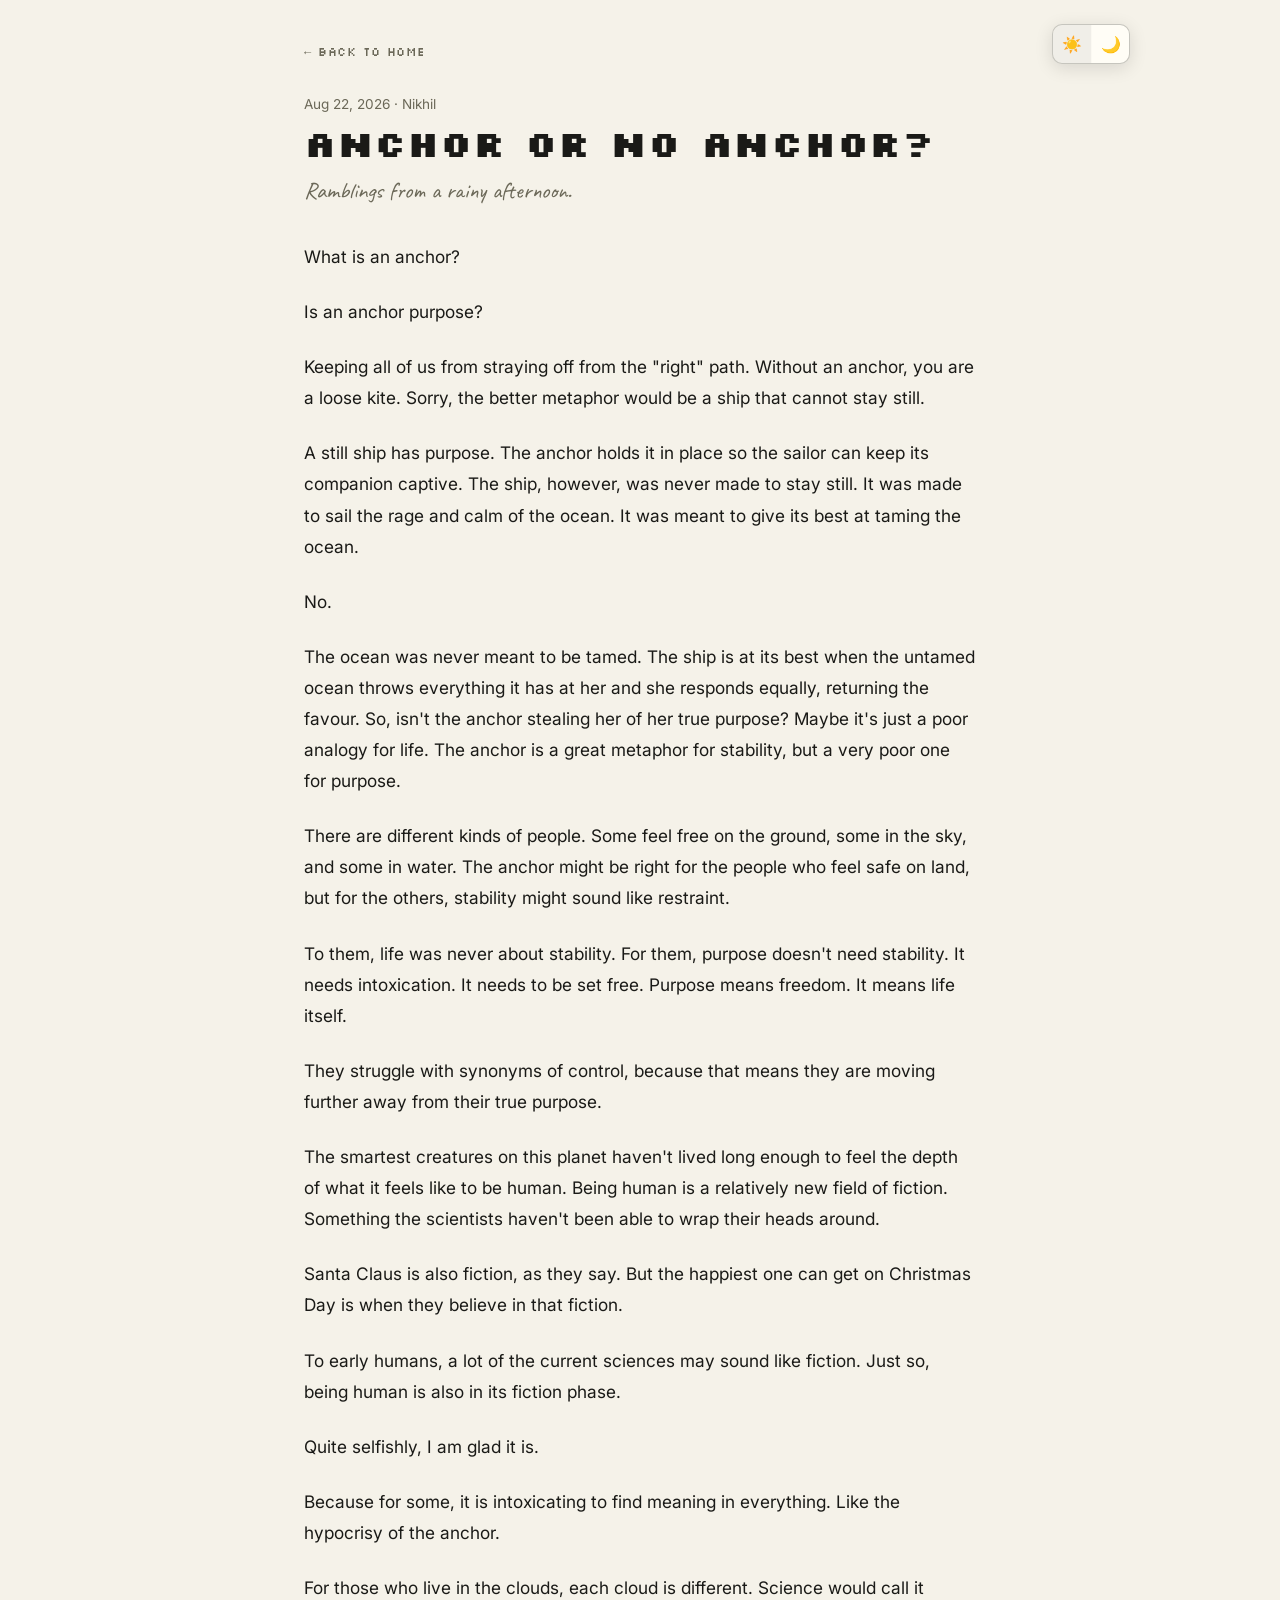
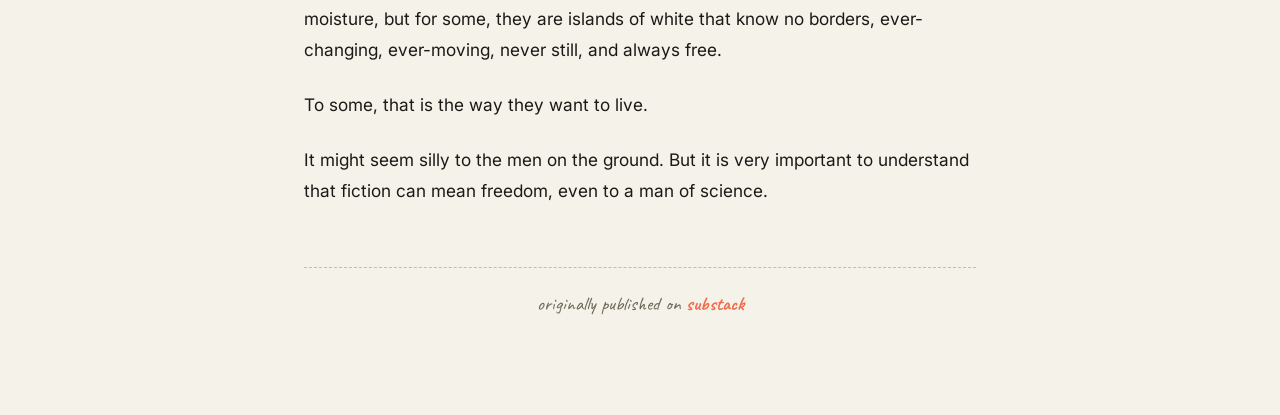
==== blog-anchor-or-no-anchor.html @ 5542b6d0 "first version of personal portfolio" ====
<!DOCTYPE html>
<html lang="en" data-theme="light">

<head>
  <meta charset="UTF-8">
  <meta name="viewport" content="width=device-width, initial-scale=1, viewport-fit=cover">
  <title>Anchor or no anchor? — nik3el</title>
  <meta name="description" content="Ramblings from a rainy afternoon.">
  <link rel="preconnect" href="https://fonts.googleapis.com">
  <link rel="preconnect" href="https://fonts.gstatic.com" crossorigin>
  <link
    href="https://fonts.googleapis.com/css2?family=Silkscreen:wght@400;700&family=Caveat:wght@500;700&family=Inter:wght@400;500;600&display=swap"
    rel="stylesheet">
  <link rel="stylesheet" href="theme.css">
  <script src="theme.js"></script>
  <style>
    * {
      box-sizing: border-box;
    }

    html {
      scroll-behavior: smooth;
      text-size-adjust: 100%;
    }

    body {
      margin: 0;
      color: var(--ink);
      font-family: 'Inter', -apple-system, BlinkMacSystemFont, sans-serif;
      background-color: var(--bg);
      min-height: 100vh;
      overflow-x: hidden;
    }

    .blog-wrap {
      width: 100%;
      max-width: 720px;
      margin: 0 auto;
      padding: 40px 24px 100px;
    }

    .back-link {
      display: inline-flex;
      align-items: center;
      gap: 6px;
      font-family: 'Silkscreen', monospace;
      font-size: .75rem;
      letter-spacing: .04em;
      color: var(--ink-soft);
      text-decoration: none;
      margin-bottom: 36px;
      transition: color .2s ease, transform .2s ease;
    }

    .back-link:hover {
      color: var(--ink);
      transform: translateX(-3px);
    }

    .blog-meta {
      font-size: .85rem;
      color: var(--ink-soft);
      margin-bottom: 8px;
    }

    .blog-title {
      font-family: 'Silkscreen', monospace;
      font-size: 2.3rem;
      line-height: 1.25;
      margin: 0 0 10px;
      letter-spacing: .02em;
    }

    .blog-subtitle {
      font-family: 'Caveat', cursive;
      font-size: 1.45rem;
      color: var(--ink-soft);
      margin: 0 0 36px;
    }

    .blog-content p {
      font-size: 1.08rem;
      line-height: 1.8;
      margin: 0 0 24px;
      color: var(--ink);
    }

    .blog-content p:last-child {
      margin-bottom: 0;
    }

    .blog-footer {
      margin-top: 60px;
      padding-top: 24px;
      border-top: 1.5px dashed var(--border-soft);
      font-family: 'Caveat', cursive;
      font-size: 1.2rem;
      color: var(--ink-soft);
      text-align: center;
    }

    .blog-footer a {
      color: var(--accent);
      text-decoration: none;
      font-weight: 700;
    }

    @media (max-width: 580px) {
      .blog-wrap {
        padding: 24px 18px 80px;
      }

      .blog-title {
        font-size: 1.65rem;
      }

      .blog-subtitle {
        font-size: 1.25rem;
        margin-bottom: 28px;
      }

      .blog-content p {
        font-size: 1rem;
        line-height: 1.7;
        margin-bottom: 20px;
      }
    }
  </style>
</head>

<body>
  <div class="blog-wrap">
    <a href="nik3el — portfolio(1).html" class="back-link">← back to home</a>

    <div class="blog-meta">Aug 22, 2026 · Nikhil</div>
    <h1 class="blog-title">Anchor or no anchor?</h1>
    <p class="blog-subtitle">Ramblings from a rainy afternoon.</p>

    <div class="blog-content">
      <p>What is an anchor?</p>
      <p>Is an anchor purpose?</p>
      <p>Keeping all of us from straying off from the "right" path. Without an anchor, you are a loose kite. Sorry, the better metaphor would be a ship that cannot stay still.</p>
      <p>A still ship has purpose. The anchor holds it in place so the sailor can keep its companion captive. The ship, however, was never made to stay still. It was made to sail the rage and calm of the ocean. It was meant to give its best at taming the ocean.</p>
      <p>No.</p>
      <p>The ocean was never meant to be tamed. The ship is at its best when the untamed ocean throws everything it has at her and she responds equally, returning the favour. So, isn't the anchor stealing her of her true purpose? Maybe it's just a poor analogy for life. The anchor is a great metaphor for stability, but a very poor one for purpose.</p>
      <p>There are different kinds of people. Some feel free on the ground, some in the sky, and some in water. The anchor might be right for the people who feel safe on land, but for the others, stability might sound like restraint.</p>
      <p>To them, life was never about stability. For them, purpose doesn't need stability. It needs intoxication. It needs to be set free. Purpose means freedom. It means life itself.</p>
      <p>They struggle with synonyms of control, because that means they are moving further away from their true purpose.</p>
      <p>The smartest creatures on this planet haven't lived long enough to feel the depth of what it feels like to be human. Being human is a relatively new field of fiction. Something the scientists haven't been able to wrap their heads around.</p>
      <p>Santa Claus is also fiction, as they say. But the happiest one can get on Christmas Day is when they believe in that fiction.</p>
      <p>To early humans, a lot of the current sciences may sound like fiction. Just so, being human is also in its fiction phase.</p>
      <p>Quite selfishly, I am glad it is.</p>
      <p>Because for some, it is intoxicating to find meaning in everything. Like the hypocrisy of the anchor.</p>
      <p>For those who live in the clouds, each cloud is different. Science would call it moisture, but for some, they are islands of white that know no borders, ever-changing, ever-moving, never still, and always free.</p>
      <p>To some, that is the way they want to live.</p>
      <p>It might seem silly to the men on the ground. But it is very important to understand that fiction can mean freedom, even to a man of science.</p>
    </div>

    <div class="blog-footer">
      originally published on <a href="https://nik3el.substack.com/p/anchor-or-no-anchor" target="_blank" rel="noopener">substack</a>
    </div>
  </div>
</body>

</html>
---- theme.css ----
/* ──────────────────────────────────────────
   theme.css — shared theme system
   light / dark / solarized
   ────────────────────────────────────────── */

/* ── Light (default) ── */
:root,
[data-theme="light"] {
  --bg: #f5f2e9;
  --bg-card: #fffdf6;
  --ink: #1a1a17;
  --ink-soft: #6b6858;
  --border: #1a1a17;
  --border-soft: rgba(30, 28, 20, .25);
  --accent: #ef6c4d;
  --accent-text: #241000;
  --nav-bg: #fffdf6;
  --nav-hover-bg: #1a1a17;
  --nav-hover-text: #f5f2e9;
  --photo-bg: #fff;
  --switcher-bg: rgba(0, 0, 0, .06);
  --switcher-hover: rgba(0, 0, 0, .12);
  --blog-b1: #171713;
  --blog-b2: #7a4f14;
  --blog-b3: #1c3d2e;
}

/* ── Dark ── */
[data-theme="dark"] {
  --bg: #141414;
  --bg-card: #1e1e1e;
  --ink: #e8e6e0;
  --ink-soft: #9a978c;
  --border: #e8e6e0;
  --border-soft: rgba(232, 230, 224, .2);
  --accent: #ef6c4d;
  --accent-text: #fff;
  --nav-bg: #1e1e1e;
  --nav-hover-bg: #e8e6e0;
  --nav-hover-text: #141414;
  --photo-bg: #1e1e1e;
  --switcher-bg: rgba(255, 255, 255, .08);
  --switcher-hover: rgba(255, 255, 255, .15);
  --blog-b1: #2a2a2a;
  --blog-b2: #3d2a0a;
  --blog-b3: #0e2e1f;
}

/* ── Solarized ── */
[data-theme="solarized"] {
  --bg: #fdf6e3;
  --bg-card: #eee8d5;
  --ink: #073642;
  --ink-soft: #586e75;
  --border: #073642;
  --border-soft: rgba(7, 54, 66, .2);
  --accent: #cb4b16;
  --accent-text: #fdf6e3;
  --nav-bg: #eee8d5;
  --nav-hover-bg: #073642;
  --nav-hover-text: #fdf6e3;
  --photo-bg: #eee8d5;
  --switcher-bg: rgba(7, 54, 66, .08);
  --switcher-hover: rgba(7, 54, 66, .15);
  --blog-b1: #073642;
  --blog-b2: #6c4f1a;
  --blog-b3: #2aa198;
}

/* ── Transition ── */
body,
.hero-nav,
.hero-nav a,
.name-frame,
.cooking-card,
.photo-rect,
footer,
.blog-card,
.section-label,
.about-copy,
.my-name-is,
.back-link,
.blog-entry,
.page-title,
.page-subtitle,
.blog-title,
.blog-subtitle,
.blog-meta,
.blog-content p,
.blog-footer,
.theme-switcher,
.theme-btn,
.contact-card {
  transition: background-color .35s ease, color .35s ease, border-color .35s ease, box-shadow .35s ease;
}

/* ── Theme switcher UI ── */
.theme-switcher {
  position: fixed;
  top: 24px;
  right: 150px;
  display: flex;
  gap: 0;
  background: var(--bg-card);
  border: 1.5px solid var(--border-soft);
  border-radius: 10px;
  overflow: hidden;
  box-shadow: 0 4px 18px rgba(0, 0, 0, .12);
  z-index: 999;
}

.theme-btn {
  display: flex;
  align-items: center;
  justify-content: center;
  width: 38px;
  height: 38px;
  border: none;
  background: transparent;
  cursor: pointer;
  font-size: 1rem;
  color: var(--ink-soft);
  transition: background .2s ease, color .2s ease;
  position: relative;
}

.theme-btn:hover {
  background: var(--switcher-hover);
}

.theme-btn.active {
  background: var(--switcher-bg);
  color: var(--ink);
}

.theme-btn+.theme-btn {
  border-left: 1px solid var(--border-soft);
}

.theme-btn .tooltip-label {
  position: absolute;
  top: 110%;
  left: 50%;
  transform: translateX(-50%) translateY(-4px);
  background: var(--ink);
  color: var(--bg);
  padding: 4px 10px;
  border-radius: 6px;
  font-family: 'Silkscreen', monospace;
  font-size: .55rem;
  letter-spacing: .04em;
  white-space: nowrap;
  opacity: 0;
  pointer-events: none;
  transition: opacity .15s ease, transform .15s ease;
}

.theme-btn:hover .tooltip-label {
  opacity: 1;
  transform: translateX(-50%) translateY(0);
}
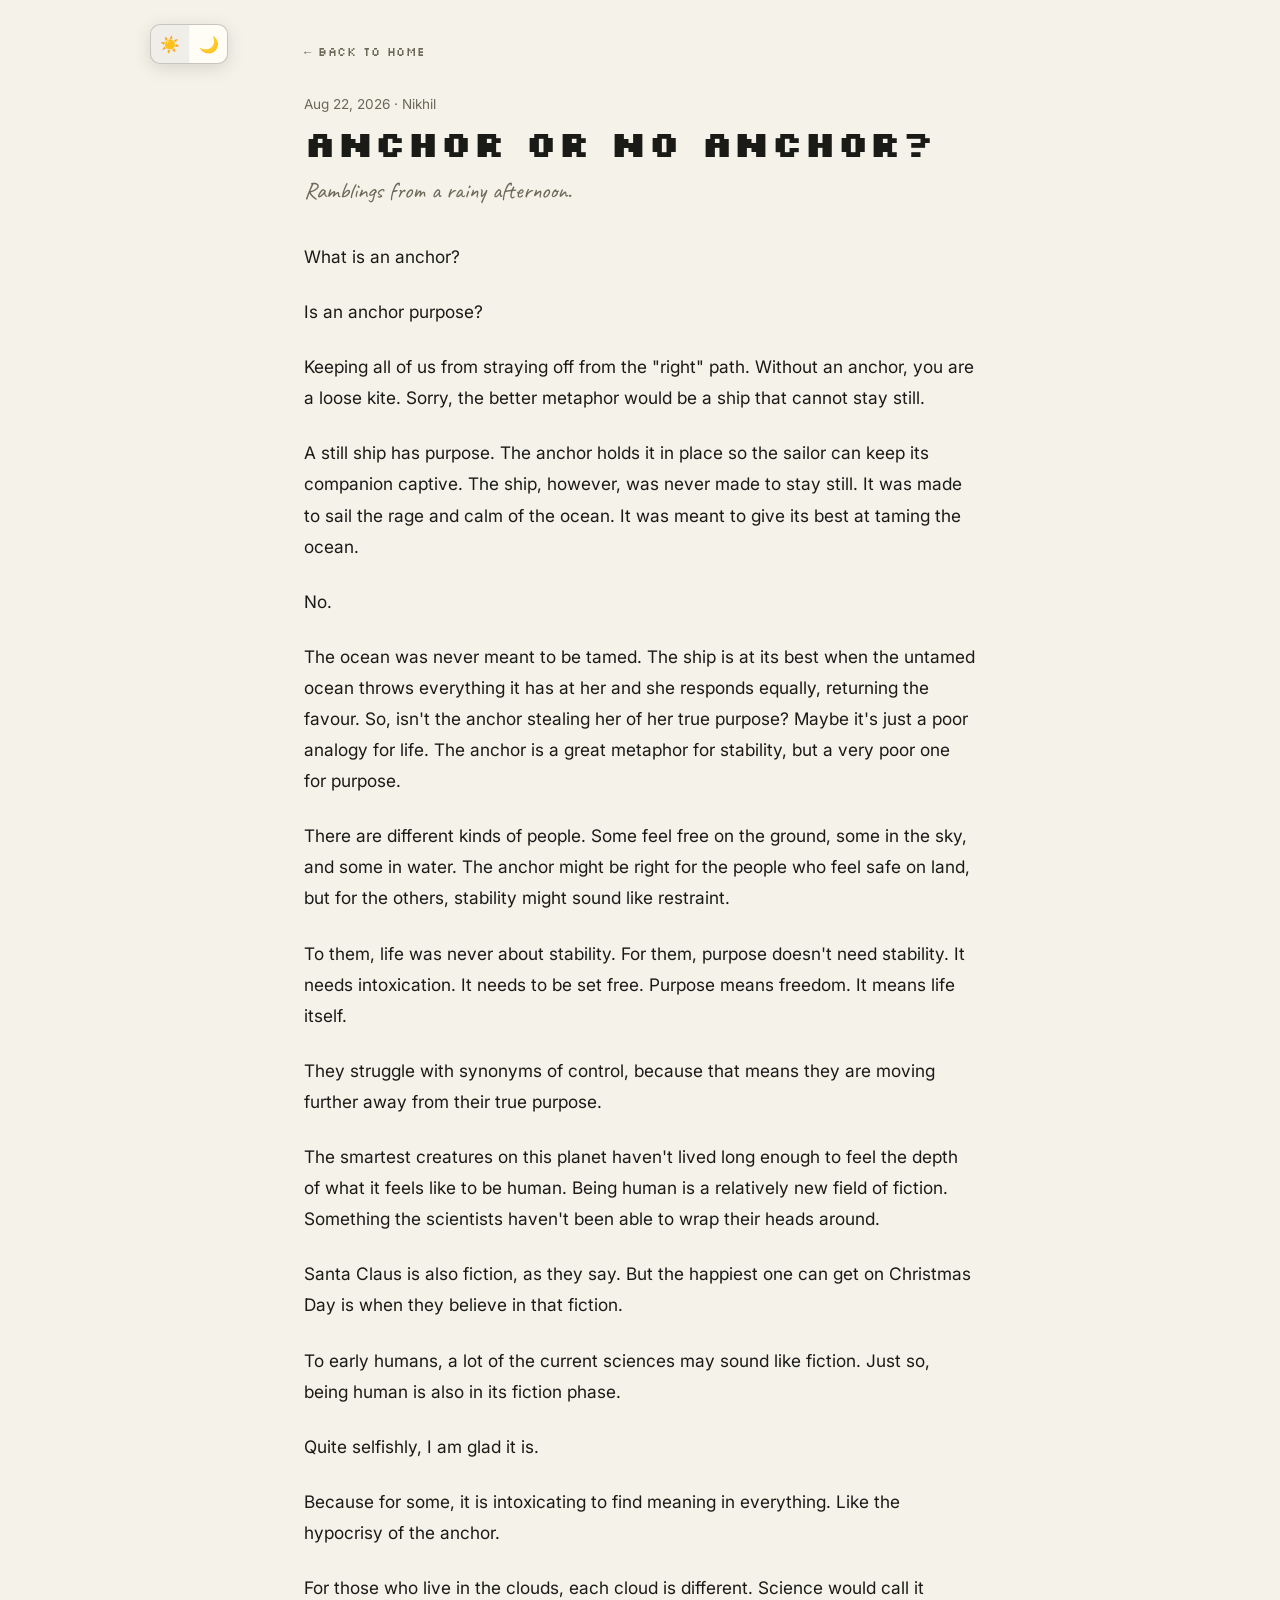
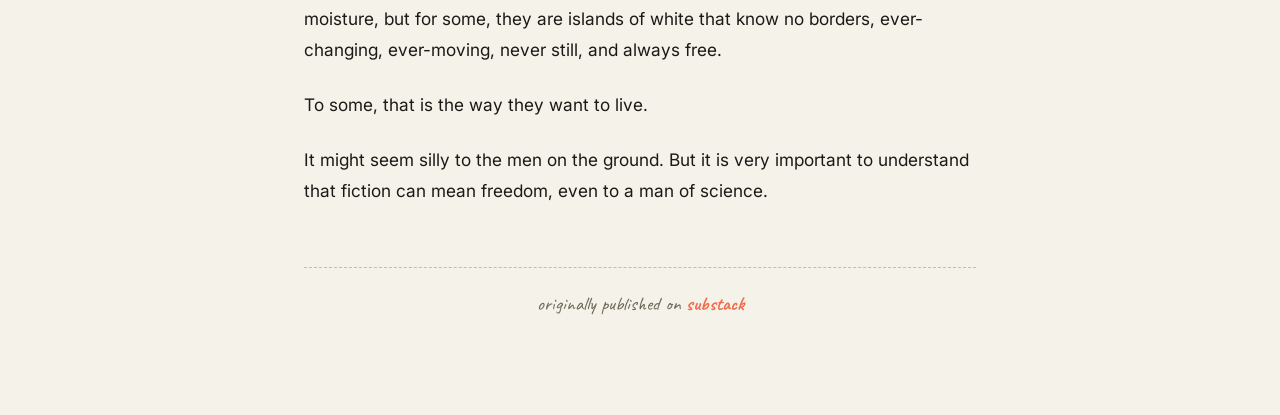
==== commit 2e0f08b9: "bug fixes" ====
--- a/blog-anchor-or-no-anchor.html
+++ b/blog-anchor-or-no-anchor.html
@@ -130,7 +130,7 @@
 
 <body>
   <div class="blog-wrap">
-    <a href="nik3el — portfolio(1).html" class="back-link">← back to home</a>
+    <a href="index.html" class="back-link">← back to home</a>
 
     <div class="blog-meta">Aug 22, 2026 · Nikhil</div>
     <h1 class="blog-title">Anchor or no anchor?</h1>
--- a/theme.css
+++ b/theme.css
@@ -98,7 +98,7 @@
 .theme-switcher {
   position: fixed;
   top: 24px;
-  right: 150px;
+  left: 150px;
   display: flex;
   gap: 0;
   background: var(--bg-card);
